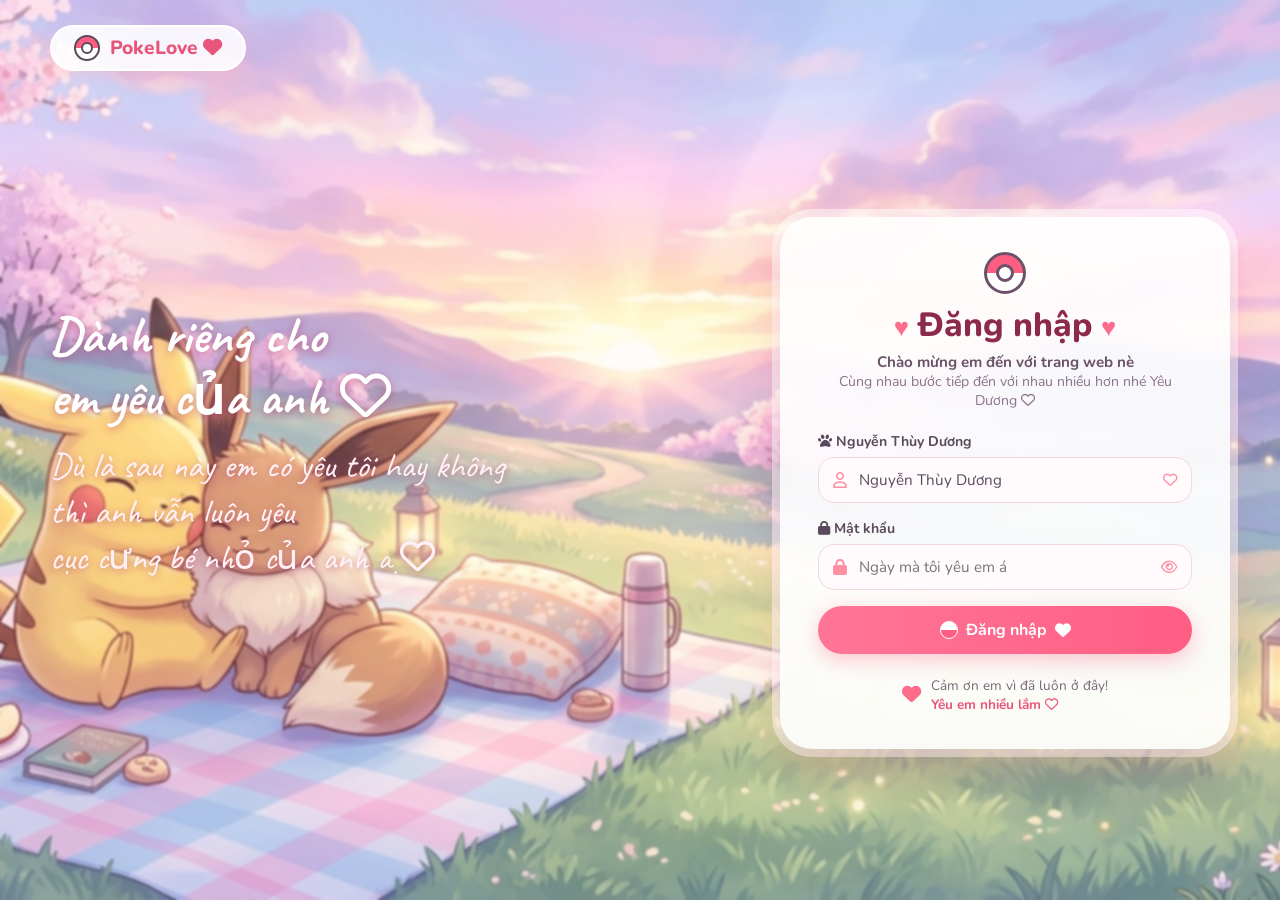
==== index.html @ cbcbcf55 "Add files via upload" ====
<!DOCTYPE html>
<html lang="vi">
<head>
    <meta charset="UTF-8">
    <meta name="viewport" content="width=device-width, initial-scale=1.0">
    <title>vì nghèo nên tôi code web tặng em</title>
    <!-- Google Fonts -->
    <link rel="preconnect" href="https://fonts.googleapis.com">
    <link rel="preconnect" href="https://fonts.gstatic.com" crossorigin>
    <link href="https://fonts.googleapis.com/css2?family=Caveat:wght@600;700&family=Nunito:wght@400;600;700;800&display=swap" rel="stylesheet">
    <!-- Font Awesome Icons -->
    <link rel="stylesheet" href="https://cdnjs.cloudflare.com/ajax/libs/font-awesome/6.4.0/css/all.min.css">
    <link rel="stylesheet" href="style.css">
</head>
<body>

    <!-- Layer lớp phủ mờ nhẹ -->
    <div class="bg-overlay"></div>

    <!-- Header / Logo Top Left -->
    <header class="top-header">
        <div class="logo-box">
            <div class="pokeball-icon"></div>
            <span class="logo-text">PokeLove <i class="fa-solid fa-heart"></i></span>
        </div>
    </header>

    <!-- Container chính gồm 2 cột: BÊN TRÁI (Pokémon) & BÊN PHẢI (Đăng nhập) -->
    <main class="main-container">
        
        <!-- CỘT BÊN TRÁI: Dành cho hình Pokémon & Lời nhắn -->
        <section class="left-content">
            <div class="handwritten-message">
                <h2>Dành riêng cho<br>em yêu của anh <i class="fa-regular fa-heart"></i></h2>
                <p>Dù là sau này em có yêu tôi hay không <br>thì anh vẫn luôn yêu <br>cục cưng bé nhỏ của anh ạ <i class="fa-regular fa-heart"></i></p>
            </div>
        </section>

        <!-- CỘT BÊN PHẢI: Khung Đăng nhập -->
        <section class="login-card">
            <!-- Icon trang trí ở đầu form -->
            <div class="card-header-decor">
                <div class="center-pokeball"></div>
            </div>

            <h1 class="card-title">
                <span class="pink-heart">♥</span> Đăng nhập <span class="pink-heart">♥</span>
            </h1>
            
            <p class="card-subtitle">Chào mừng em đến với trang web nè</p>
            <p class="card-subtext">Cùng nhau bước tiếp đến với nhau nhiều hơn nhé Yêu Dương <i class="fa-regular fa-heart"></i></p>

            <!-- Form đăng nhập -->
            <form class="login-form" id="loginForm">
                <!-- Tên đăng nhập -->
                <div class="form-group">
                    <label><i class="fa-solid fa-paw"></i> Nguyễn Thùy Dương</label>
                    <div class="input-wrapper">
                        <i class="fa-regular fa-user left-icon"></i>
                        <input type="text" value="Nguyễn Thùy Dương" required>
                        <i class="fa-regular fa-heart right-icon"></i>
                    </div>
                </div>

                <!-- Mật khẩu -->
                <div class="form-group">
                    <label><i class="fa-solid fa-lock"></i> Mật khẩu</label>
                    <div class="input-wrapper">
                        <i class="fa-solid fa-lock left-icon"></i>
                        <input type="password" id="passwordInput" placeholder="Ngày mà tôi yêu em á" required>
                        <i class="fa-regular fa-eye right-icon" id="togglePassword" style="cursor: pointer;"></i>
                    </div>
                </div>

                <!-- Nút Đăng Nhập -->
                <button type="submit" class="btn-submit">
                    <div class="btn-pokeball"></div>
                    Đăng nhập
                    <i class="fa-solid fa-heart"></i>
                </button>
            </form>

            <!-- Lời nhắn chân trang form -->
            <div class="card-footer-note">
                <i class="fa-solid fa-heart footer-heart"></i>
                <div>
                    <p>Cảm ơn em vì đã luôn ở đây!</p>
                    <p class="highlight">Yêu em nhiều lắm <i class="fa-regular fa-heart"></i></p>
                </div>
            </div>
        </section>

    </main>

    <!-- JAVASCRIPT ĐÃ SỬA LỖI -->
    <script>
        const passwordInput = document.getElementById('passwordInput');
        const togglePassword = document.getElementById('togglePassword');

        // Tính năng ẩn/hiện mật khẩu khi bấm vào icon con mắt bên cạnh ô mật khẩu
        togglePassword.addEventListener('click', function() {
            if (passwordInput.type === 'password') {
                passwordInput.type = 'text';
                togglePassword.classList.remove('fa-eye');
                togglePassword.classList.add('fa-eye-slash'); // Đổi icon thành mắt gạch chéo cho sinh động
            } else {
                passwordInput.type = 'password';
                togglePassword.classList.remove('fa-eye-slash');
                togglePassword.classList.add('fa-eye');
            }
        });

        // Kiểm tra mật khẩu khi nhấn Đăng nhập
        const loginForm = document.getElementById('loginForm');
        
        loginForm.addEventListener('submit', function(e) {
            e.preventDefault(); // Chặn load lại trang
            
            const correctPassword = "08012026"; // Mật khẩu đúng
            const enteredPassword = passwordInput.value.trim();

            if (enteredPassword === correctPassword) {
                alert("Đăng nhập thành công! Chào em yêu của anh Nguyễn Thùy Dương ❤️");
                // Chuyển hướng sang trang web 2
                window.location.href = "page2.html"; 
            } else {
                alert("Mật khẩu chưa chính xác òi thì ra m không nhớ haiz 🥺");
                passwordInput.focus();
            }
        });
    </script>
</body>
</html>
---- style.css ----
/* Reset CSS cơ bản */
* {
    margin: 0;
    padding: 0;
    box-sizing: border-box;
    font-family: 'Nunito', sans-serif;
}

/* Background ảnh Pokémon */
body {
    min-height: 100vh;
    background-image: url('Gemini_Generated_Image_efxnz4efxnz4efxn.jpg'); /* Đổi tên thành file ảnh nền của bạn */
    background-position: center; /* Ưu tiên hiển thị Pokémon ở góc bên trái */
    background-repeat: no-repeat;
    background-size: cover;
    background-attachment: fixed;
    display: flex;
    flex-direction: column;
    position: relative;
    color: #5a4b5c;
    overflow-x: hidden;

}

/* Overlay làm dịu nền */
.bg-overlay {
    position: absolute;
    inset: 0;
    background: rgba(255, 235, 243, 0.15);
    backdrop-filter: blur(1px);
    z-index: 0;
}

/* --- Header Logo --- */
.top-header {
    position: relative;
    z-index: 2;
    padding: 25px 50px;
}

.logo-box {
    display: inline-flex;
    align-items: center;
    gap: 10px;
    background: rgba(255, 255, 255, 0.88);
    padding: 8px 22px;
    border-radius: 30px;
    box-shadow: 0 4px 15px rgba(255, 182, 193, 0.4);
    border: 2px solid #ffffff;
}

.pokeball-icon {
    width: 26px;
    height: 26px;
    background: linear-gradient(to bottom, #ff5e83 50%, #ffffff 50%);
    border-radius: 50%;
    border: 2px solid #5a4b5c;
    position: relative;
}
.pokeball-icon::after {
    content: '';
    position: absolute;
    top: 50%; left: 50%;
    transform: translate(-50%, -50%);
    width: 8px; height: 8px;
    background: #fff;
    border: 2px solid #5a4b5c;
    border-radius: 50%;
}

.logo-text {
    font-weight: 800;
    font-size: 1.2rem;
    color: #e8557a;
}

/* --- LAYOUT CHÍNH (Chia 2 Cột) --- */
.main-container {
    position: relative;
    z-index: 2;
    display: grid;
    grid-template-columns: 1fr 450px; /* Cột trái tự co giãn, cột phải cố định 450px */
    gap: 50px;
    max-width: 1300px;
    width: 100%;
    margin: auto;
    padding: 20px 50px 50px;
    align-items: center;
}

/* --- Cột bên trái: Dành khoảng trống hiển thị Pokémon & Chữ viết tay --- */
.left-content {
    color: #ffffff;
    text-shadow: 0 2px 8px rgba(184, 75, 115, 0.7);
    padding-bottom: 80px;
}

.handwritten-message h2 {
    font-family: 'Caveat', cursive;
    font-size: 3.2rem;
    line-height: 1.2;
    margin-bottom: 15px;
    color: #ffffff;
}

.handwritten-message p {
    font-family: 'Caveat', cursive;
    font-size: 2.2rem;
    line-height: 1.3;
    color: #fff0f5;
}

/* --- Cột bên phải: Card Đăng Nhập --- */
.login-card {
    background: rgba(255, 255, 255, 0.92);
    border-radius: 32px;
    padding: 35px 38px;
    box-shadow: 0 20px 40px rgba(232, 85, 122, 0.2),
                0 0 0 8px rgba(255, 255, 255, 0.5);
    backdrop-filter: blur(10px);
}

.card-header-decor {
    display: flex;
    justify-content: center;
    margin-bottom: 8px;
}

.center-pokeball {
    width: 42px;
    height: 42px;
    background: linear-gradient(to bottom, #ff5e83 50%, #ffffff 50%);
    border-radius: 50%;
    border: 3px solid #6b5268;
    position: relative;
}
.center-pokeball::after {
    content: '';
    position: absolute;
    top: 50%; left: 50%;
    transform: translate(-50%, -50%);
    width: 12px; height: 12px;
    background: #fff;
    border: 3px solid #6b5268;
    border-radius: 50%;
}

.card-title {
    text-align: center;
    font-size: 2.1rem;
    font-weight: 800;
    color: #8c2a4e;
    margin-bottom: 4px;
}

.pink-heart {
    color: #ff6b8b;
    font-size: 1.6rem;
}

.card-subtitle {
    text-align: center;
    font-weight: 700;
    color: #6b5268;
    font-size: 0.95rem;
}

.card-subtext {
    text-align: center;
    color: #8c7389;
    font-size: 0.88rem;
    margin-bottom: 22px;
}

/* Inputs & Form */
.form-group {
    margin-bottom: 16px;
}

.form-group label {
    display: block;
    font-weight: 700;
    font-size: 0.88rem;
    color: #5a4b5c;
    margin-bottom: 6px;
}

.input-wrapper {
    position: relative;
    display: flex;
    align-items: center;
}

.input-wrapper input {
    width: 100%;
    padding: 12px 40px;
    border: 1.5px solid #f3d5e0;
    background: #fffafc;
    border-radius: 16px;
    font-size: 0.95rem;
    color: #5a4b5c;
    outline: none;
    transition: all 0.3s ease;
}

.input-wrapper input:focus {
    border-color: #ff7597;
    background: #ffffff;
    box-shadow: 0 0 0 4px rgba(255, 117, 151, 0.18);
}

.input-wrapper .left-icon {
    position: absolute;
    left: 15px;
    color: #ff8fa3;
    font-size: 1rem;
}

.input-wrapper .right-icon {
    position: absolute;
    right: 15px;
    color: #ff8fa3;
    font-size: 0.9rem;
    cursor: pointer;
}

.form-options {
    display: flex;
    justify-content: space-between;
    align-items: center;
    font-size: 0.85rem;
    margin-bottom: 20px;
}

.remember-me {
    display: flex;
    align-items: center;
    gap: 6px;
    color: #7a6879;
    cursor: pointer;
}

.forgot-pass {
    color: #e8557a;
    text-decoration: none;
    font-weight: 600;
}

.forgot-pass:hover {
    text-decoration: underline;
}

/* Buttons */
.btn-submit {
    width: 100%;
    padding: 13px;
    background: linear-gradient(90deg, #ff7597, #ff5e83);
    border: none;
    border-radius: 25px;
    color: white;
    font-weight: 700;
    font-size: 1rem;
    cursor: pointer;
    box-shadow: 0 6px 20px rgba(255, 94, 131, 0.35);
    display: flex;
    align-items: center;
    justify-content: center;
    gap: 8px;
    transition: all 0.2s;
}

.btn-submit:hover {
    transform: translateY(-2px);
    box-shadow: 0 8px 25px rgba(255, 94, 131, 0.45);
}

.btn-pokeball {
    width: 18px;
    height: 18px;
    background: linear-gradient(to bottom, #ffffff 50%, #ff5e83 50%);
    border-radius: 50%;
    border: 1.5px solid #fff;
}

.divider {
    text-align: center;
    margin: 16px 0;
    position: relative;
}

.divider::before {
    content: '';
    position: absolute;
    left: 0; top: 50%;
    width: 100%; height: 1px;
    background: #f0d0dc;
    z-index: 1;
}

.divider span {
    background: #ffffff;
    padding: 0 12px;
    color: #a38d9f;
    font-size: 0.85rem;
    position: relative;
    z-index: 2;
}

.btn-register {
    width: 100%;
    padding: 12px;
    background: #fff5f8;
    border: 1.5px solid #ffccd5;
    border-radius: 25px;
    color: #e8557a;
    font-weight: 700;
    font-size: 0.95rem;
    cursor: pointer;
    display: flex;
    align-items: center;
    justify-content: center;
    gap: 8px;
}

.btn-register:hover {
    background: #ffe6ed;
}

.card-footer-note {
    margin-top: 22px;
    display: flex;
    align-items: center;
    justify-content: center;
    gap: 10px;
    font-size: 0.85rem;
    color: #7a6879;
}

.footer-heart {
    color: #ff6b8b;
    font-size: 1.2rem;
}

.card-footer-note .highlight {
    color: #e8557a;
    font-weight: 700;
}

/* Responsive cho thiết bị nhỏ */
@media (max-width: 950px) {
    .main-container {
        grid-template-columns: 1fr;
        justify-items: center;
    }
    .left-content {
        text-align: center;
        padding-bottom: 0;
    }
}
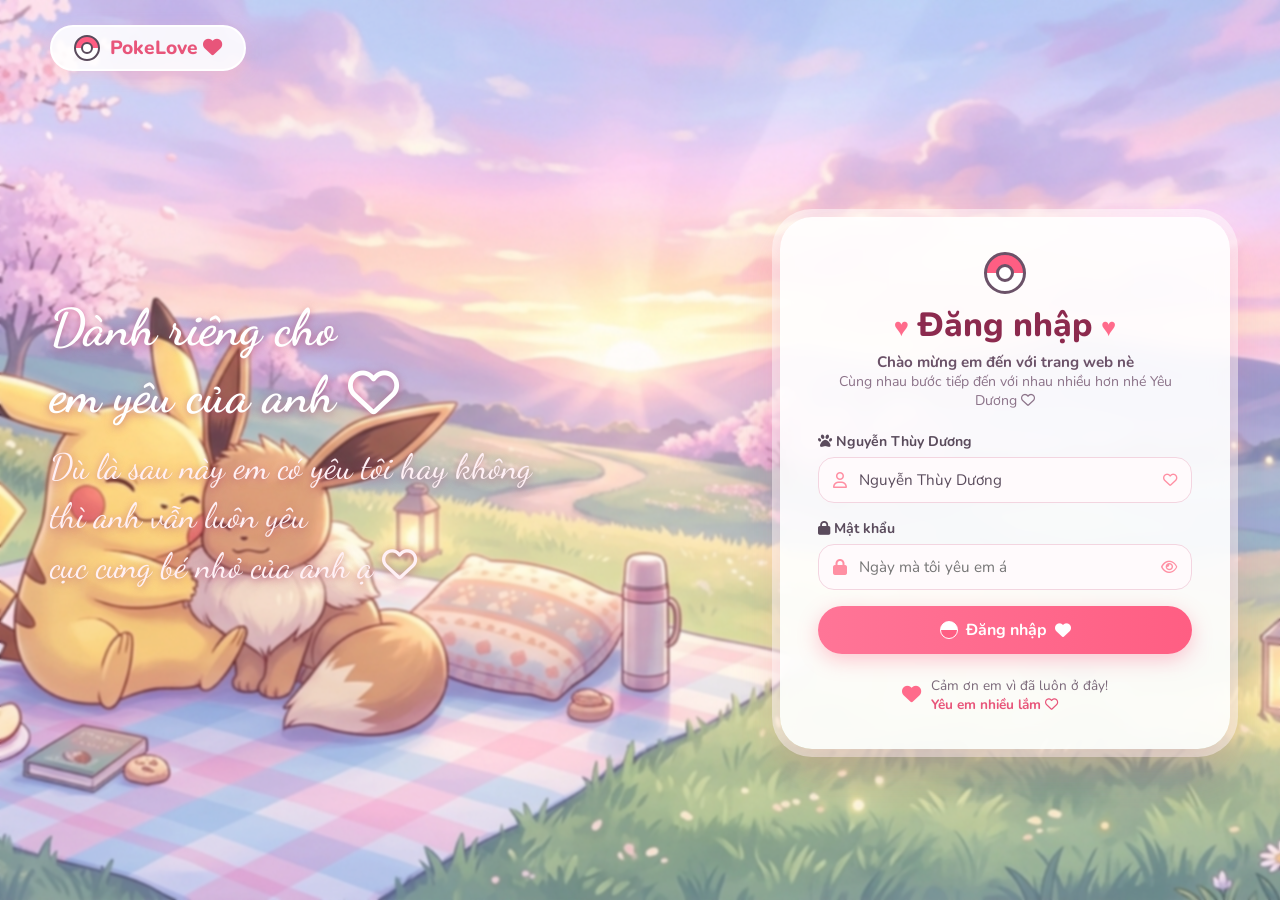
==== commit 99c2cfb7: "Add files via upload" ====
--- a/index.html
+++ b/index.html
@@ -4,10 +4,12 @@
     <meta charset="UTF-8">
     <meta name="viewport" content="width=device-width, initial-scale=1.0">
     <title>vì nghèo nên tôi code web tặng em</title>
-    <!-- Google Fonts -->
+    
+    <!-- Google Fonts: Đổi sang Dancing Script hỗ trợ tiếng Việt có dấu hoàn hảo -->
     <link rel="preconnect" href="https://fonts.googleapis.com">
     <link rel="preconnect" href="https://fonts.gstatic.com" crossorigin>
-    <link href="https://fonts.googleapis.com/css2?family=Caveat:wght@600;700&family=Nunito:wght@400;600;700;800&display=swap" rel="stylesheet">
+    <link href="https://fonts.googleapis.com/css2?family=Dancing+Script:wght@600;700&family=Nunito:wght@400;600;700;800&display=swap" rel="stylesheet">
+    
     <!-- Font Awesome Icons -->
     <link rel="stylesheet" href="https://cdnjs.cloudflare.com/ajax/libs/font-awesome/6.4.0/css/all.min.css">
     <link rel="stylesheet" href="style.css">
@@ -102,7 +104,7 @@
             if (passwordInput.type === 'password') {
                 passwordInput.type = 'text';
                 togglePassword.classList.remove('fa-eye');
-                togglePassword.classList.add('fa-eye-slash'); // Đổi icon thành mắt gạch chéo cho sinh động
+                togglePassword.classList.add('fa-eye-slash'); // Đổi icon thành mắt gạch chéo
             } else {
                 passwordInput.type = 'password';
                 togglePassword.classList.remove('fa-eye-slash');
--- a/style.css
+++ b/style.css
@@ -19,7 +19,6 @@
     position: relative;
     color: #5a4b5c;
     overflow-x: hidden;
-
 }
 
 /* Overlay làm dịu nền */
@@ -95,18 +94,19 @@
     padding-bottom: 80px;
 }
 
+/* Đã thay đổi font chữ viết tay sang 'Dancing Script' nét cực mượt không lỗi dấu */
 .handwritten-message h2 {
-    font-family: 'Caveat', cursive;
+    font-family: 'Dancing Script', cursive;
     font-size: 3.2rem;
-    line-height: 1.2;
+    line-height: 1.3;
     margin-bottom: 15px;
     color: #ffffff;
 }
 
 .handwritten-message p {
-    font-family: 'Caveat', cursive;
+    font-family: 'Dancing Script', cursive;
     font-size: 2.2rem;
-    line-height: 1.3;
+    line-height: 1.4;
     color: #fff0f5;
 }
 
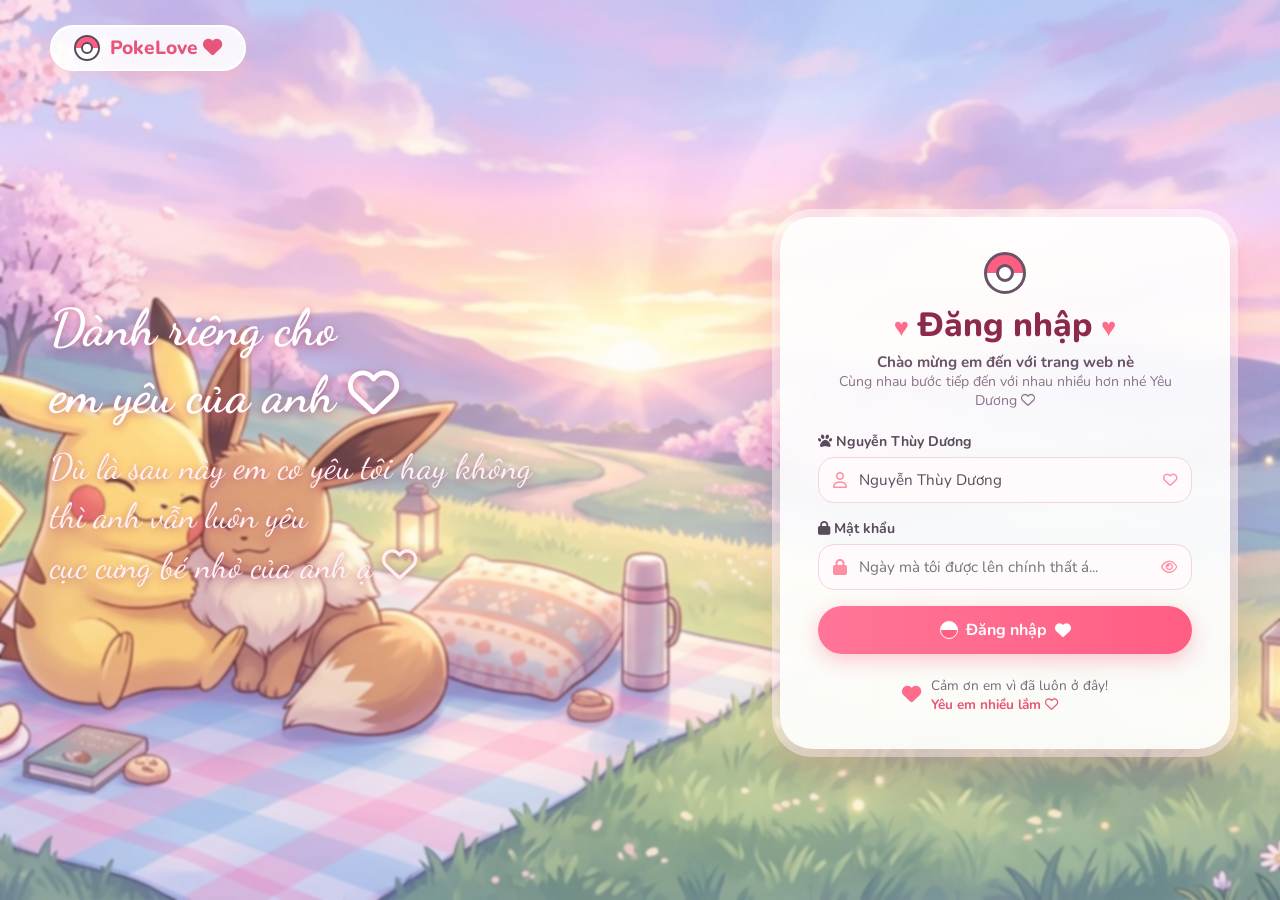
==== commit 9233bc05: "Add files via upload" ====
--- a/index.html
+++ b/index.html
@@ -69,7 +69,7 @@
                     <label><i class="fa-solid fa-lock"></i> Mật khẩu</label>
                     <div class="input-wrapper">
                         <i class="fa-solid fa-lock left-icon"></i>
-                        <input type="password" id="passwordInput" placeholder="Ngày mà tôi yêu em á" required>
+                        <input type="password" id="passwordInput" placeholder="Ngày mà tôi được lên chính thất á..." required>
                         <i class="fa-regular fa-eye right-icon" id="togglePassword" style="cursor: pointer;"></i>
                     </div>
                 </div>
@@ -118,7 +118,7 @@
         loginForm.addEventListener('submit', function(e) {
             e.preventDefault(); // Chặn load lại trang
             
-            const correctPassword = "08012026"; // Mật khẩu đúng
+            const correctPassword = "08032026"; // Mật khẩu đúng
             const enteredPassword = passwordInput.value.trim();
 
             if (enteredPassword === correctPassword) {
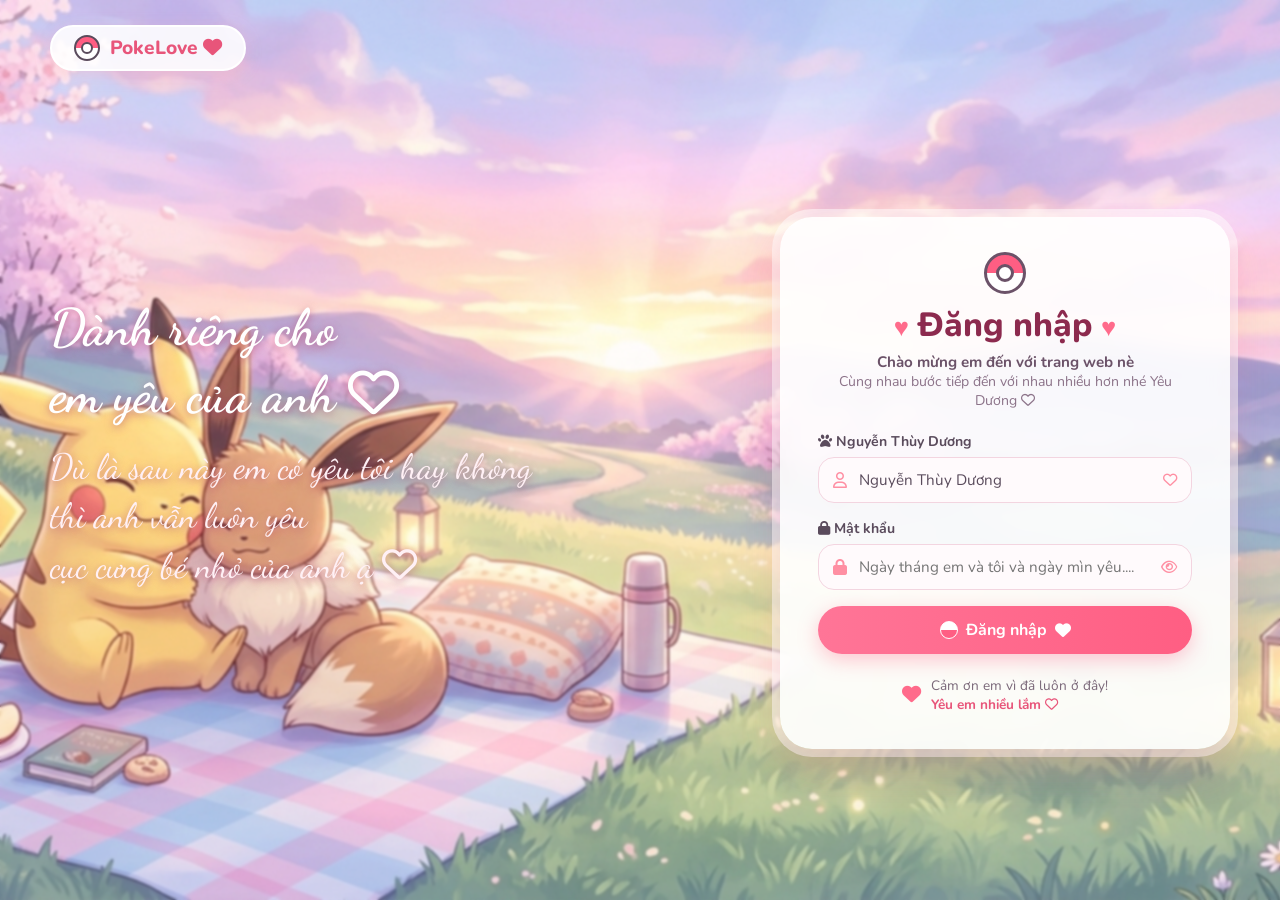
==== commit 0eeb75c5: "Add files via upload" ====
--- a/index.html
+++ b/index.html
@@ -69,7 +69,7 @@
                     <label><i class="fa-solid fa-lock"></i> Mật khẩu</label>
                     <div class="input-wrapper">
                         <i class="fa-solid fa-lock left-icon"></i>
-                        <input type="password" id="passwordInput" placeholder="Ngày mà tôi được lên chính thất á..." required>
+                        <input type="password" id="passwordInput" placeholder="Ngày tháng em và tôi và ngày mìn yêu...." required>
                         <i class="fa-regular fa-eye right-icon" id="togglePassword" style="cursor: pointer;"></i>
                     </div>
                 </div>
@@ -118,7 +118,7 @@
         loginForm.addEventListener('submit', function(e) {
             e.preventDefault(); // Chặn load lại trang
             
-            const correctPassword = "08032026"; // Mật khẩu đúng
+            const correctPassword = "24010803"; // Mật khẩu đúng
             const enteredPassword = passwordInput.value.trim();
 
             if (enteredPassword === correctPassword) {
